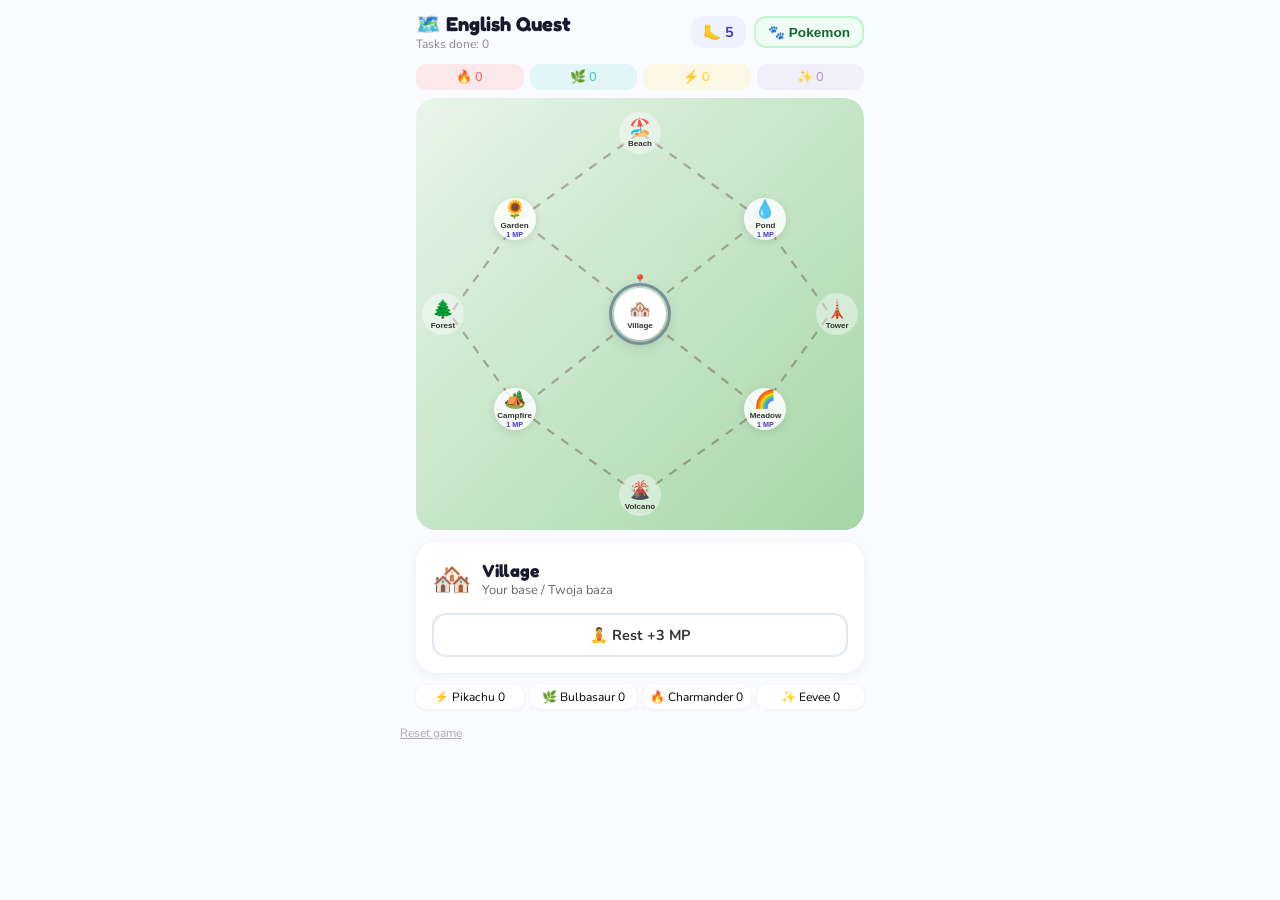
==== index.html @ 30294084 "Add English Quest foundation: map, movement, and game state Pure HTML/CSS/JS web game skeleton with:" ====
<!DOCTYPE html>
<html lang="en">
<head>
  <meta charset="UTF-8">
  <meta name="viewport" content="width=device-width, initial-scale=1.0">
  <title>English Quest</title>
  <link rel="preconnect" href="https://fonts.googleapis.com">
  <link rel="preconnect" href="https://fonts.gstatic.com" crossorigin>
  <link href="https://fonts.googleapis.com/css2?family=Fredoka:wght@400;600;700&family=Nunito:wght@400;600;700;800&display=swap" rel="stylesheet">
  <link rel="stylesheet" href="css/style.css">
</head>
<body>
  <div id="app"></div>
  <script type="module" src="js/app.js"></script>
</body>
</html>
---- css/style.css ----
/* === Reset === */
* {
  margin: 0;
  padding: 0;
  box-sizing: border-box;
}

body {
  font-family: 'Nunito', sans-serif;
  background: #FAFBFF;
  min-height: 100vh;
}

#app {
  max-width: 480px;
  margin: 0 auto;
  min-height: 100vh;
}

/* === Animations === */
.fade-up {
  animation: fadeUp 0.3s ease both;
}

@keyframes fadeUp {
  from {
    opacity: 0;
    transform: translateY(12px);
  }
  to {
    opacity: 1;
    transform: translateY(0);
  }
}

.pulse {
  animation: pulse 1.2s ease-in-out infinite;
}

@keyframes pulse {
  0%, 100% { transform: scale(1); }
  50% { transform: scale(1.06); }
}

/* === Header === */
.header {
  display: flex;
  justify-content: space-between;
  align-items: center;
  padding: 12px 16px;
}

.header h1 {
  font-family: 'Fredoka', sans-serif;
  font-size: 1.25rem;
  font-weight: 700;
  color: #1a1a2e;
}

.header h1 span {
  display: block;
  font-family: 'Nunito', sans-serif;
  font-size: 0.75rem;
  font-weight: 400;
  color: #888;
}

.header-right {
  display: flex;
  align-items: center;
  gap: 8px;
}

.mp-badge {
  display: flex;
  align-items: center;
  gap: 4px;
  background: #eef2ff;
  border-radius: 12px;
  padding: 6px 12px;
  font-weight: 700;
  font-size: 0.9rem;
  color: #4338ca;
}

.btn-pokemon {
  background: #f0fdf4;
  border: 2px solid #bbf7d0;
  border-radius: 12px;
  padding: 6px 12px;
  font-size: 0.85rem;
  font-weight: 700;
  cursor: pointer;
  color: #166534;
}

/* === Items Bar === */
.items-bar {
  display: flex;
  gap: 6px;
  margin-bottom: 8px;
  padding: 0 16px;
}

.item-badge {
  flex: 1;
  border-radius: 10px;
  text-align: center;
  padding: 4px 0;
  font-size: 0.8rem;
  font-weight: 600;
}

/* === Game Map === */
.game-map {
  position: relative;
  padding-top: 90%;
  background: linear-gradient(135deg, #e8f5e9, #a5d6a7);
  border-radius: 20px;
  overflow: hidden;
  margin: 0 16px;
}

.game-map svg {
  position: absolute;
  top: 0;
  left: 0;
  width: 100%;
  height: 100%;
}

.map-node {
  position: absolute;
  border-radius: 50%;
  border: none;
  display: flex;
  flex-direction: column;
  align-items: center;
  justify-content: center;
  transition: transform 0.2s, box-shadow 0.2s;
  cursor: pointer;
  font-size: 1.1rem;
  padding: 0;
}

.map-node:hover:not(.map-node--locked) {
  transform: translate(-50%, -50%) scale(1.1);
}

.map-node--current {
  width: 52px;
  height: 52px;
  background: white;
  box-shadow: 0 4px 16px rgba(0, 0, 0, 0.2);
  z-index: 10;
}

.map-node--reachable {
  width: 42px;
  height: 42px;
  background: rgba(255, 255, 255, 0.85);
  box-shadow: 0 2px 8px rgba(0, 0, 0, 0.1);
}

.map-node--locked {
  width: 42px;
  height: 42px;
  background: rgba(255, 255, 255, 0.4);
  cursor: default;
}

.map-node__label {
  font-size: 0.5rem;
  font-weight: 700;
  color: #333;
  white-space: nowrap;
  margin-top: 1px;
}

.map-node__mp {
  font-size: 0.45rem;
  font-weight: 600;
  color: #4338ca;
}

.map-node__pin {
  position: absolute;
  top: -14px;
  font-size: 0.7rem;
}

/* === Location Card === */
.loc-card {
  background: white;
  border-radius: 20px;
  padding: 16px;
  box-shadow: 0 2px 12px rgba(0, 0, 0, 0.06);
  margin: 12px 16px;
}

.loc-card__header {
  display: flex;
  align-items: center;
  gap: 10px;
  margin-bottom: 12px;
}

.loc-card__icon {
  font-size: 2rem;
}

.loc-card__info h2 {
  font-family: 'Fredoka', sans-serif;
  font-size: 1.1rem;
  font-weight: 700;
  color: #1a1a2e;
}

.loc-card__info p {
  font-size: 0.8rem;
  color: #666;
}

.loc-card__actions {
  display: flex;
  flex-direction: column;
  gap: 8px;
}

/* === Buttons === */
.btn-primary {
  padding: 10px 20px;
  border-radius: 14px;
  border: none;
  color: white;
  font-weight: 700;
  cursor: pointer;
  font-size: 0.9rem;
  font-family: 'Nunito', sans-serif;
  transition: opacity 0.2s;
}

.btn-primary:hover {
  opacity: 0.9;
}

.btn-secondary {
  padding: 10px 20px;
  border-radius: 14px;
  border: 2px solid #e2e8f0;
  background: white;
  font-weight: 700;
  cursor: pointer;
  font-size: 0.9rem;
  font-family: 'Nunito', sans-serif;
  color: #333;
  transition: background 0.2s;
}

.btn-secondary:hover {
  background: #f8fafc;
}

/* === Pokemon Mini Status === */
.poke-status {
  display: flex;
  gap: 6px;
  padding: 0 16px;
  margin-top: 8px;
}

.poke-badge {
  flex: 1;
  text-align: center;
  background: white;
  border-radius: 10px;
  padding: 4px 0;
  font-size: 0.75rem;
  box-shadow: 0 1px 4px rgba(0, 0, 0, 0.06);
}

/* === Reset Link === */
.reset-link {
  display: block;
  text-align: center;
  margin: 16px 0 24px;
  font-size: 0.75rem;
  color: #aaa;
  cursor: pointer;
  background: none;
  border: none;
  font-family: 'Nunito', sans-serif;
  text-decoration: underline;
}

.reset-link:hover {
  color: #666;
}
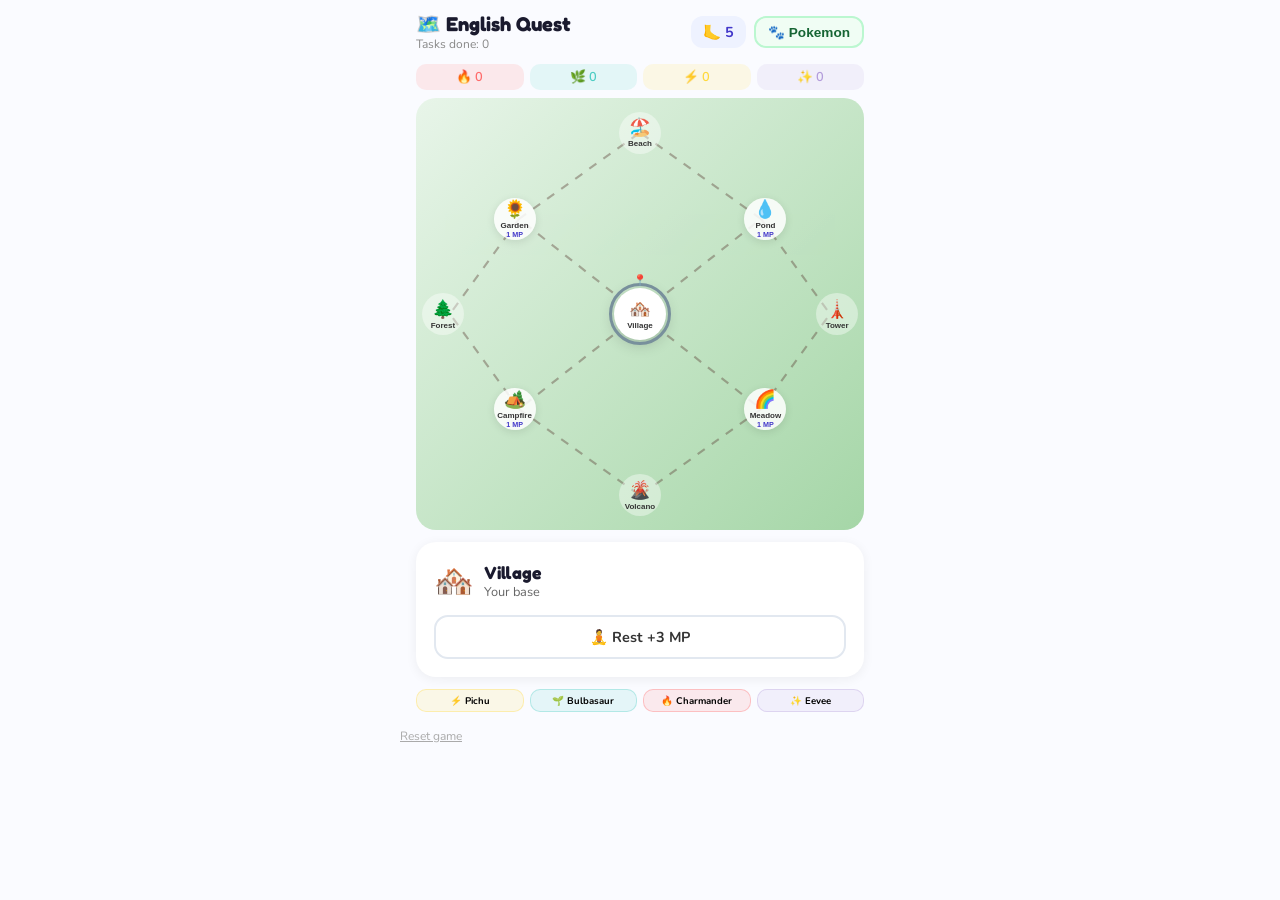
==== commit 73302ea8: "Polish: animations, responsiveness, and GitHub Pages prep Visual polish: - Current map node floats (" ====
--- a/index.html
+++ b/index.html
@@ -3,7 +3,9 @@
 <head>
   <meta charset="UTF-8">
   <meta name="viewport" content="width=device-width, initial-scale=1.0">
+  <meta name="description" content="English Quest - gra do nauki angielskiego">
   <title>English Quest</title>
+  <link rel="icon" href="data:image/svg+xml,<svg xmlns='http://www.w3.org/2000/svg' viewBox='0 0 100 100'><text y='.9em' font-size='90'>&#x1F5FA;&#xFE0F;</text></svg>">
   <link rel="preconnect" href="https://fonts.googleapis.com">
   <link rel="preconnect" href="https://fonts.gstatic.com" crossorigin>
   <link href="https://fonts.googleapis.com/css2?family=Fredoka:wght@400;600;700&family=Nunito:wght@400;600;700;800&display=swap" rel="stylesheet">
--- a/css/style.css
+++ b/css/style.css
@@ -42,6 +42,40 @@
   50% { transform: scale(1.06); }
 }
 
+@keyframes pop {
+  0%   { transform: scale(0); opacity: 0; }
+  60%  { transform: scale(1.2); }
+  100% { transform: scale(1); opacity: 1; }
+}
+
+@keyframes glow {
+  0%, 100% { box-shadow: 0 0 8px #ffd70055; }
+  50%      { box-shadow: 0 0 24px #ffd700aa; }
+}
+
+@keyframes float {
+  0%, 100% { transform: translate(-50%, -50%) translateY(0); }
+  50%      { transform: translate(-50%, -50%) translateY(-4px); }
+}
+
+@keyframes shake {
+  0%   { transform: translateX(0); }
+  25%  { transform: translateX(-4px); }
+  50%  { transform: translateX(4px); }
+  75%  { transform: translateX(-2px); }
+  100% { transform: translateX(0); }
+}
+
+@keyframes successFlash {
+  0%   { border-color: #86efac; box-shadow: 0 0 0 3px rgba(134, 239, 172, 0.3); }
+  100% { border-color: transparent; box-shadow: 0 2px 12px rgba(0, 0, 0, 0.06); }
+}
+
+@keyframes restPulse {
+  0%, 100% { border-color: #e2e8f0; }
+  50%      { border-color: #4338ca; box-shadow: 0 0 8px rgba(67, 56, 202, 0.2); }
+}
+
 /* === Header === */
 .header {
   display: flex;
@@ -153,6 +187,7 @@
   background: white;
   box-shadow: 0 4px 16px rgba(0, 0, 0, 0.2);
   z-index: 10;
+  animation: float 3s ease-in-out infinite;
 }
 
 .map-node--reachable {
@@ -196,6 +231,16 @@
   padding: 16px;
   box-shadow: 0 2px 12px rgba(0, 0, 0, 0.06);
   margin: 12px 16px;
+  border: 2px solid transparent;
+  transition: border-color 0.3s, box-shadow 0.3s;
+}
+
+.loc-card--success {
+  animation: successFlash 1s ease forwards;
+}
+
+.loc-card--fail {
+  animation: shake 0.3s ease;
 }
 
 .loc-card__header {
@@ -238,6 +283,7 @@
   font-size: 0.9rem;
   font-family: 'Nunito', sans-serif;
   transition: opacity 0.2s;
+  min-height: 44px;
 }
 
 .btn-primary:hover {
@@ -254,7 +300,12 @@
   font-size: 0.9rem;
   font-family: 'Nunito', sans-serif;
   color: #333;
-  transition: background 0.2s;
+  transition: background 0.2s, border-color 0.3s, box-shadow 0.3s;
+  min-height: 44px;
+}
+
+.btn-secondary.rest-pulse {
+  animation: restPulse 1.5s ease-in-out infinite;
 }
 
 .btn-secondary:hover {
@@ -267,16 +318,168 @@
   gap: 6px;
   padding: 0 16px;
   margin-top: 8px;
-}
-
-.poke-badge {
+  justify-content: center;
+}
+
+.poke-mini-badge {
   flex: 1;
   text-align: center;
-  background: white;
   border-radius: 10px;
   padding: 4px 0;
+  font-size: 0.6rem;
+  font-weight: 700;
+  border: 1.5px solid;
+}
+
+/* === Pokemon Panel === */
+.poke-grid {
+  display: grid;
+  grid-template-columns: 1fr 1fr;
+  gap: 10px;
+  margin-top: 8px;
+}
+
+.poke-card {
+  border-radius: 16px;
+  padding: 12px;
+  display: flex;
+  flex-direction: column;
+  align-items: center;
+  gap: 4px;
+}
+
+.poke-card__icon {
+  font-size: 1.6rem;
+}
+
+.poke-card__name {
+  font-family: 'Fredoka', sans-serif;
+  font-weight: 700;
+  font-size: 0.85rem;
+  color: #1a1a2e;
+}
+
+.poke-card__dots {
+  display: flex;
+  align-items: center;
+  gap: 4px;
+}
+
+.poke-dot {
+  width: 8px;
+  height: 8px;
+  border-radius: 50%;
+  display: inline-block;
+}
+
+.poke-card__stage-label {
+  font-size: 0.6rem;
+  color: #888;
+  margin-left: 4px;
+}
+
+.poke-bar-wrap {
+  width: 100%;
+  margin-top: 4px;
+}
+
+.poke-bar {
+  width: 100%;
+  height: 6px;
+  background: #e2e8f0;
+  border-radius: 3px;
+  overflow: hidden;
+}
+
+.poke-bar__fill {
+  height: 100%;
+  border-radius: 3px;
+  transition: width 0.3s;
+}
+
+.poke-bar__text {
+  font-size: 0.65rem;
+  font-weight: 700;
+  color: #666;
+  text-align: center;
+  margin-top: 2px;
+}
+
+.poke-evolve-btn {
+  margin-top: 6px;
+  padding: 6px 14px;
+  border-radius: 10px;
+  border: none;
+  color: white;
+  font-weight: 700;
+  font-size: 0.8rem;
+  font-family: 'Nunito', sans-serif;
+  cursor: pointer;
+}
+
+.poke-card__max {
+  font-size: 0.85rem;
+  font-weight: 800;
+  color: #f59e0b;
+  margin-top: 4px;
+}
+
+.poke-collect-hint {
+  text-align: center;
   font-size: 0.75rem;
-  box-shadow: 0 1px 4px rgba(0, 0, 0, 0.06);
+  color: #aaa;
+  margin-top: 12px;
+}
+
+/* === Evolution Popup === */
+.popup-overlay {
+  position: fixed;
+  inset: 0;
+  background: rgba(0, 0, 0, 0.6);
+  z-index: 999;
+  display: flex;
+  align-items: center;
+  justify-content: center;
+}
+
+.popup-card {
+  background: white;
+  border-radius: 24px;
+  padding: 32px;
+  text-align: center;
+  max-width: 280px;
+  animation: pop 0.5s ease;
+}
+
+.popup-title {
+  font-family: 'Fredoka', sans-serif;
+  font-size: 1.2rem;
+  font-weight: 700;
+  color: #1a1a2e;
+  margin-bottom: 16px;
+}
+
+.popup-icon {
+  font-size: 3rem;
+  margin-bottom: 12px;
+}
+
+.glow {
+  animation: glow 1.5s infinite;
+  display: inline-block;
+  border-radius: 50%;
+  padding: 8px;
+}
+
+.popup-name {
+  font-family: 'Fredoka', sans-serif;
+  font-size: 1.3rem;
+  font-weight: 700;
+  margin-bottom: 20px;
+}
+
+.popup-close-btn {
+  width: 100%;
 }
 
 /* === Reset Link === */
@@ -296,3 +499,389 @@
 .reset-link:hover {
   color: #666;
 }
+
+/* === Task Card === */
+.task-card {
+  background: white;
+  border-radius: 20px;
+  padding: 16px;
+  box-shadow: 0 2px 12px rgba(0, 0, 0, 0.06);
+  margin-top: 8px;
+}
+
+.task-card__header {
+  display: flex;
+  justify-content: space-between;
+  align-items: center;
+  margin-bottom: 14px;
+}
+
+.task-card__loc {
+  display: flex;
+  align-items: center;
+  gap: 6px;
+  font-family: 'Fredoka', sans-serif;
+  font-weight: 700;
+  font-size: 1rem;
+  color: #1a1a2e;
+}
+
+.task-card__loc-icon {
+  font-size: 1.3rem;
+}
+
+.task-diff-badge {
+  border-radius: 8px;
+  padding: 3px 10px;
+  font-size: 0.75rem;
+  font-weight: 700;
+}
+
+/* === Task Content === */
+.task-content {
+  margin-bottom: 14px;
+}
+
+.task-prompt {
+  font-size: 0.8rem;
+  color: #666;
+  margin-bottom: 10px;
+  font-weight: 600;
+}
+
+.task-sentence {
+  font-size: 1.1rem;
+  font-weight: 700;
+  color: #1a1a2e;
+  margin-bottom: 16px;
+  line-height: 1.6;
+}
+
+.task-gap {
+  display: inline-block;
+  border-bottom: 3px solid #cbd5e1;
+  min-width: 60px;
+  text-align: center;
+  font-weight: 800;
+  transition: color 0.2s;
+}
+
+.task-options {
+  display: grid;
+  grid-template-columns: 1fr 1fr;
+  gap: 8px;
+}
+
+.task-opt-btn {
+  padding: 10px 8px;
+  border-radius: 12px;
+  border: 2px solid #e2e8f0;
+  background: white;
+  font-size: 0.95rem;
+  font-weight: 700;
+  font-family: 'Nunito', sans-serif;
+  cursor: pointer;
+  transition: background 0.2s, border-color 0.2s;
+  color: #333;
+  min-height: 44px;
+}
+
+.task-opt-btn:hover:not(:disabled) {
+  background: #f8fafc;
+}
+
+.task-opt-btn:disabled {
+  cursor: default;
+  opacity: 0.85;
+}
+
+/* === Medium Task === */
+.task-hint {
+  font-size: 0.9rem;
+  color: #555;
+  margin-bottom: 12px;
+  font-weight: 600;
+}
+
+.task-build-zone {
+  min-height: 44px;
+  border: 2px dashed #cbd5e1;
+  border-radius: 12px;
+  padding: 8px;
+  margin-bottom: 12px;
+  display: flex;
+  flex-wrap: wrap;
+  gap: 6px;
+  align-items: center;
+  transition: background 0.3s, border-color 0.3s;
+}
+
+.task-build-placeholder {
+  font-size: 0.8rem;
+  color: #aaa;
+  font-style: italic;
+}
+
+.task-build-word {
+  padding: 5px 12px;
+  border-radius: 8px;
+  border: 1.5px solid;
+  font-size: 0.85rem;
+  font-weight: 700;
+  font-family: 'Nunito', sans-serif;
+  cursor: pointer;
+  transition: opacity 0.15s;
+}
+
+.task-build-word:hover {
+  opacity: 0.7;
+}
+
+.task-word-pool {
+  display: flex;
+  flex-wrap: wrap;
+  gap: 6px;
+  margin-bottom: 14px;
+}
+
+.task-pool-word {
+  padding: 5px 12px;
+  border-radius: 8px;
+  border: 1.5px solid;
+  background: white;
+  font-size: 0.85rem;
+  font-weight: 700;
+  font-family: 'Nunito', sans-serif;
+  cursor: pointer;
+  transition: opacity 0.15s;
+}
+
+.task-pool-word:hover {
+  opacity: 0.7;
+}
+
+.task-check-btn {
+  width: 100%;
+  margin-top: 4px;
+}
+
+.task-close-btn {
+  width: 100%;
+  margin-top: 8px;
+  text-align: center;
+}
+
+/* === Hard Task === */
+.task-hard-question {
+  font-size: 1rem;
+  font-weight: 700;
+  color: #1a1a2e;
+  margin-bottom: 12px;
+  line-height: 1.5;
+}
+
+.task-helper-label {
+  font-size: 0.75rem;
+  font-weight: 700;
+  color: #888;
+  text-transform: uppercase;
+  letter-spacing: 0.5px;
+  margin-bottom: 6px;
+  margin-top: 10px;
+}
+
+.task-starters {
+  display: flex;
+  flex-wrap: wrap;
+  gap: 6px;
+  margin-bottom: 6px;
+}
+
+.task-starter-btn {
+  padding: 5px 10px;
+  border-radius: 8px;
+  border: 1.5px solid #e2e8f0;
+  background: white;
+  font-size: 0.8rem;
+  font-weight: 600;
+  font-family: 'Nunito', sans-serif;
+  cursor: pointer;
+  transition: background 0.15s, border-color 0.15s;
+  color: #333;
+}
+
+.task-starter-btn:hover {
+  background: #f8fafc;
+}
+
+.task-word-bank {
+  display: flex;
+  flex-wrap: wrap;
+  gap: 6px;
+  margin-bottom: 10px;
+}
+
+.task-wb-btn {
+  padding: 4px 10px;
+  border-radius: 8px;
+  border: 1.5px solid;
+  background: white;
+  font-size: 0.8rem;
+  font-weight: 600;
+  font-family: 'Nunito', sans-serif;
+  cursor: pointer;
+  transition: opacity 0.15s;
+}
+
+.task-wb-btn:hover {
+  opacity: 0.7;
+}
+
+.task-textarea {
+  width: 100%;
+  min-height: 50px;
+  border: 2px solid #e2e8f0;
+  border-radius: 12px;
+  padding: 10px;
+  font-size: 16px;
+  font-family: 'Nunito', sans-serif;
+  resize: vertical;
+  outline: none;
+  transition: border-color 0.2s;
+}
+
+.task-textarea:focus {
+  border-color: #a5b4fc;
+}
+
+.task-word-count {
+  text-align: right;
+  font-size: 0.7rem;
+  color: #aaa;
+  margin-top: 4px;
+  margin-bottom: 8px;
+  transition: color 0.2s;
+}
+
+.task-word-count--ok {
+  color: #16a34a;
+}
+
+/* === Difficulty Badge on Do Task Button === */
+.btn-diff-stars {
+  font-size: 0.7rem;
+  margin-left: 4px;
+  opacity: 0.85;
+}
+
+/* === Vocab Rest Game === */
+.vocab-title {
+  font-family: 'Fredoka', sans-serif;
+  font-size: 1rem;
+  font-weight: 700;
+  color: #1a1a2e;
+  margin-bottom: 4px;
+}
+
+.vocab-hint {
+  font-size: 0.8rem;
+  color: #888;
+  margin-bottom: 12px;
+}
+
+.vocab-columns {
+  display: flex;
+  gap: 10px;
+  margin-bottom: 12px;
+}
+
+.vocab-col {
+  flex: 1;
+  display: flex;
+  flex-direction: column;
+  gap: 6px;
+}
+
+.vocab-col-header {
+  font-size: 0.65rem;
+  font-weight: 800;
+  color: #aaa;
+  text-transform: uppercase;
+  letter-spacing: 1px;
+  text-align: center;
+  margin-bottom: 2px;
+}
+
+.vocab-word {
+  padding: 8px 6px;
+  border-radius: 10px;
+  border: 2px solid #e2e8f0;
+  background: white;
+  font-size: 0.85rem;
+  font-weight: 700;
+  font-family: 'Nunito', sans-serif;
+  cursor: pointer;
+  transition: background 0.2s, color 0.2s, opacity 0.2s, border-color 0.2s;
+  text-align: center;
+  color: #333;
+}
+
+.vocab-word:hover:not(:disabled) {
+  border-color: #a5b4fc;
+}
+
+.vocab-word:disabled {
+  cursor: default;
+}
+
+.vocab-word--selected {
+  border-color: transparent;
+}
+
+.vocab-reward {
+  text-align: center;
+  font-size: 0.8rem;
+  color: #4338ca;
+  font-weight: 700;
+}
+
+/* === No MP Banner === */
+.no-mp-banner {
+  margin: 0 16px 8px;
+  padding: 8px 12px;
+  border-radius: 12px;
+  background: #fef3c7;
+  color: #92400e;
+  font-size: 0.8rem;
+  font-weight: 700;
+  text-align: center;
+}
+
+/* === Responsive === */
+@media (max-width: 360px) {
+  .map-node__label {
+    font-size: 0.4rem;
+  }
+
+  .map-node__mp {
+    font-size: 0.35rem;
+  }
+
+  .map-node--current {
+    width: 44px;
+    height: 44px;
+    font-size: 0.95rem;
+  }
+
+  .map-node--reachable,
+  .map-node--locked {
+    width: 36px;
+    height: 36px;
+    font-size: 0.9rem;
+  }
+
+  .poke-mini-badge {
+    font-size: 0.5rem;
+    padding: 3px 0;
+  }
+}
